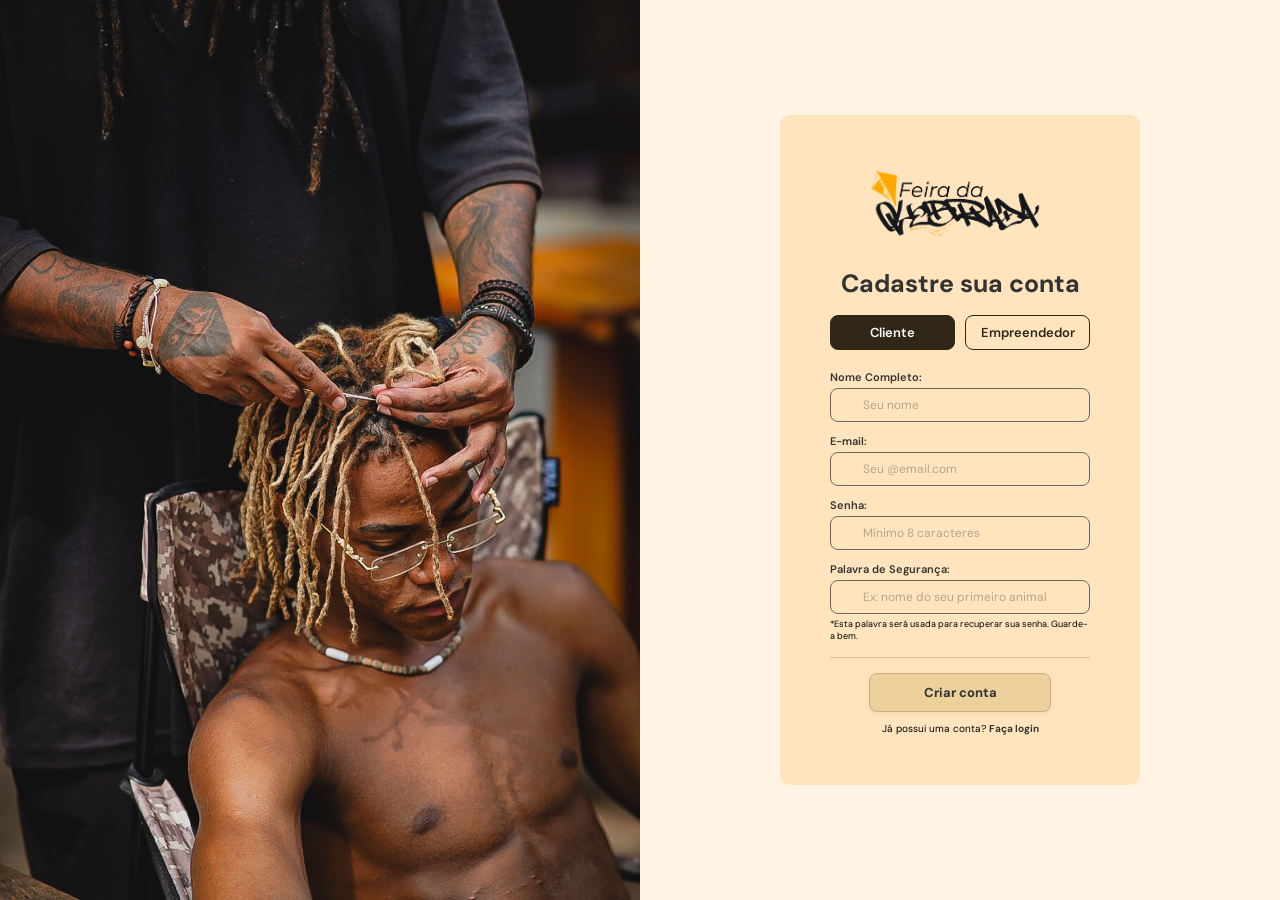
==== pages/cadastro.html @ d20bf91d "Login e Cadastro adicionado" ====
<!DOCTYPE html>
<html lang="pt-br">
<head>
    <meta charset="UTF-8">
    <meta name="viewport" content="width=device-width, initial-scale=1.0">
    <title>Criar Conta | Feira da Quebrada</title>
    
    <link rel="preconnect" href="https://fonts.gstatic.com" crossorigin>
    <link href="https://fonts.googleapis.com/css2?family=DM+Sans:ital,opsz,wght@0,9..40,100..1000;1,9..40,100..1000&display=swap" rel="stylesheet">
    
    <link rel="stylesheet" href="../styles/cadastro.css">
</head>
<body>
    <div class="container">
        <div class="image-container">
            <img id="imagem-cadastro" src="../imagens/dread.jpg" alt="Imagem de cadastro">
        </div>

        <div class="form-wrapper">
            <div class="card">
                <a href="../index.html" class="logo">
                    <img src="../imagens/logo.png" alt="Logo Feira da Quebrada">
                </a>
                <div class="subtitulo">Cadastre sua conta</div>

                <!-- Botões de Seleção -->
                <div class="usuario">
                    <button type="button" class="btn-perfil ativo" id="btn-cliente">Cliente</button>
                    <button type="button" class="btn-perfil" id="btn-empreendedor">Empreendedor</button>
                </div>

                <!-- Formulário Único -->
                <form id="form-cadastro" class="form-unico">
                    <div class="input-group">
                        <label for="name" id="label-nome">Nome Completo:</label>
                        <div class="input-box">
                            <img src="../icones/icone-user.png" alt="" aria-hidden="true">
                            <input type="text" id="name" placeholder="Seu nome" required>
                        </div>
                    </div>

                    <div class="input-group">
                        <label for="email">E-mail:</label>
                        <div class="input-box">
                            <img src="../icones/icone-email.png" alt="" aria-hidden="true">
                            <input type="email" id="email" placeholder="Seu @email.com" required>
                        </div>
                    </div>

                    <div class="input-group">
                        <label for="password">Senha:</label>
                        <div class="input-box">
                            <img src="../icones/icone-lock.png" alt="" aria-hidden="true">
                            <input type="password" id="password" placeholder="Mínimo 8 caracteres" minlength="8" required>
                        </div>
                    </div>

                    <div class="input-group">
                        <label for="palavra-seguranca">Palavra de Segurança:</label>
                        <div class="input-box">
                            <img src="../icones/icone-lock.png" alt="" aria-hidden="true">
                            <input type="password" id="palavra-seguranca" placeholder="Ex: nome do seu primeiro animal" required>
                        </div>
                        <small>*Esta palavra será usada para recuperar sua senha. Guarde-a bem.</small>
                    </div>
                    
                    <hr>

                    <button type="submit" class="btn-submit">Criar conta</button>
                    <p class="login-link">Já possui uma conta? <a href="login.html">Faça login</a></p>
                </form>
            </div>
        </div>
    </div>

    <!-- Script como módulo para permitir o Firebase -->
    <script type="module" src="../scripts/cadastro.js"></script>
</body>
</html>
---- styles/cadastro.css ----
* {
    margin: 0;
    padding: 0;
    box-sizing: border-box;
    font-family: "DM Sans", sans-serif;
}

body {
    background-color: #FFF4E4;
    min-height: 100vh;
}

.container {
    display: flex;
    width: 100%;
    min-height: 100vh;
    overflow: hidden;
}

.image-container {
    width: 50%;
}

.image-container img {
    width: 100%;
    height: 100vh;
    object-fit: cover;
    display: block;
}

.form-wrapper {
    width: 50%;
    display: flex;
    justify-content: center;
    align-items: center;
    background-color: #fff4e4;
}

.card {
    background-color: #FFE4BD;
    width: 360px;
    padding: 50px;
    border-radius: 10px;

    display: flex;
    flex-direction: column;
    align-items: center;
}

.logo {
    text-align: center;
    margin-bottom: 10px;
}

.logo img {
    width: 200px;
}

.subtitulo {
    font-size: 25px;
    font-weight: bold;
    color: #333;
    margin-bottom: 15px;
}

.usuario {
    display: flex;
    width: 100%;
    gap: 10px;
    margin-bottom: 20px;
}

/* ==========================================
 * BOTÕES DE PERFIL (CLIENTE / EMPREENDEDOR)
 * ========================================== */
.btn-perfil {
    flex: 1;
    padding: 8px 0;
    background-color: transparent; /* Sem preenchimento */
    border: 1.5px solid #312719;   /* Apenas a borda */
    border-radius: 8px;
    font-size: 13px;
    font-weight: 600;
    color: #312719;                /* Letra escura no botão não selecionado */
    cursor: pointer;
    transition: all 0.2s ease;
}

.btn-perfil.ativo {
    background-color: #312719;    /* Fundo escuro */
    color: #ffffff;                /* Letras brancas */
    border-color: #312719;
}


form {
    width: 100%;
}

.input-group {
    margin-bottom: 12px;
    display: flex;
    flex-direction: column;
}

.input-group label {
    font-size: 11px;
    color: #333;
    margin-bottom: 4px;
    font-weight: 600;
}

.input-group small {
    font-size: 9px;
    margin-top: 4px;
}

.input-box {
    position: relative;
    display: flex;
    align-items: center;
}

.input-box input {
    width: 100%;
    padding: 8px 10px 8px 32px;
    border: 1px solid #666;
    border-radius: 8px;
    background-color: transparent;
    font-size: 12px;
}

.input-box input::placeholder {
    color: #b3a58e;
}

.input-box img {
    position: absolute;
    left: 10px;
    width: 16px;
}

.input-box input:focus {
    border-color: #000;
}

hr {
    border: none;
    border-top: 1px solid #d4be95;
    margin: 15px 0;
    width: 100%;
}

.btn-submit {
    width: 70%;
    display: block;
    margin: 0 auto;
    padding: 10px;
    background-color: #edd19c;
    border: 1px solid #c8b082;
    border-radius: 8px;
    font-size: 13px;
    font-weight: bold;
    color: #333;
    cursor: pointer;
    box-shadow: 0 2px 4px rgba(0, 0, 0, 0.05);
}

.login-link {
    text-align: center;
    font-size: 10px;
    color: #000;
    margin-top: 10px;
}

.login-link a {
    color: #333;
    font-weight: bold;
    text-decoration: none;
}

.login-link a:hover {
    text-decoration: underline;
}

.form-empreendedor {
    display: none;
}

@media (max-width: 900px) {

    .image-container {
        width: 40%;
    }

    .form-wrapper {
        width: 60%;
    }

}

@media (max-width: 640px) {

    .image-container {
        display: none;
    }

    .form-wrapper {
        width: 100%;
    }

}
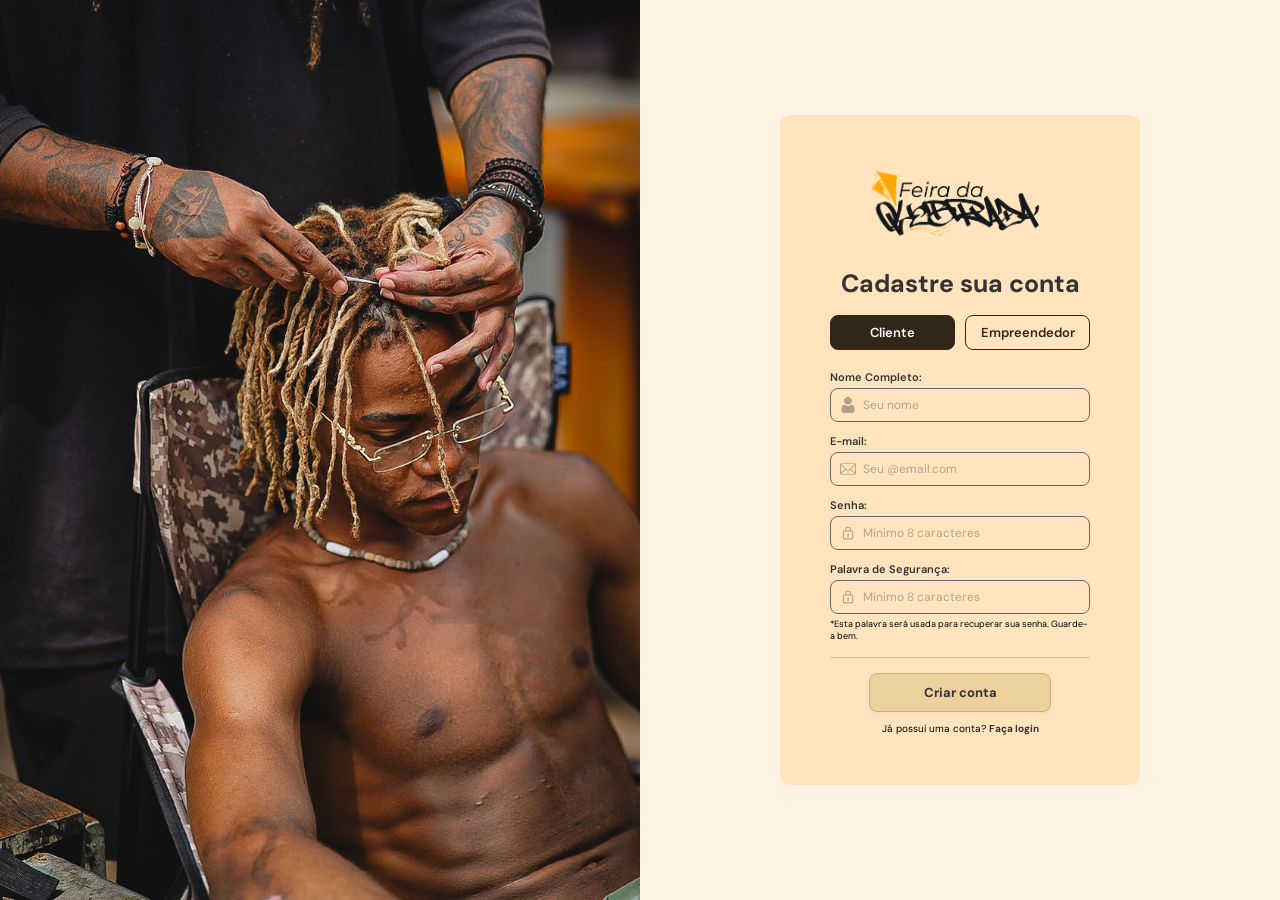
==== commit a156a3ca: "Ajuste na tela de cadastro" ====
--- a/pages/cadastro.html
+++ b/pages/cadastro.html
@@ -3,38 +3,39 @@
 <head>
     <meta charset="UTF-8">
     <meta name="viewport" content="width=device-width, initial-scale=1.0">
-    <title>Criar Conta | Feira da Quebrada</title>
-    
     <link rel="preconnect" href="https://fonts.gstatic.com" crossorigin>
-    <link href="https://fonts.googleapis.com/css2?family=DM+Sans:ital,opsz,wght@0,9..40,100..1000;1,9..40,100..1000&display=swap" rel="stylesheet">
-    
+    <link href="https://fonts.googleapis.com/css2?family=DM+Sans:ital,opsz,wght@0,9..40,100..1000;1,9..40,100..1000&family=Poppins:ital,wght@0,100;0,200;0,300;0,400;0,500;0,600;0,700;0,800;0,900;1,100;1,200;1,300;1,400;1,500;1,600;1,700;1,800;1,900&family=Roboto:ital,wght@0,100..900;1,100..900&display=swap" rel="stylesheet">
     <link rel="stylesheet" href="../styles/cadastro.css">
+    <title>Cadastro Cliente </title>
 </head>
 <body>
     <div class="container">
         <div class="image-container">
-            <img id="imagem-cadastro" src="../imagens/dread.jpg" alt="Imagem de cadastro">
+            <img id="imagem-cadastro" src="../imagens/trancista.png" alt="Imagem de cadastro">
         </div>
 
         <div class="form-wrapper">
             <div class="card">
-                <a href="../index.html" class="logo">
-                    <img src="../imagens/logo.png" alt="Logo Feira da Quebrada">
-                </a>
+                <div class="logo">
+                    <img src="../imagens/logo.png" alt="Logo da Feira de Quebrada">
+                </div>
                 <div class="subtitulo">Cadastre sua conta</div>
 
-                <!-- Botões de Seleção -->
                 <div class="usuario">
-                    <button type="button" class="btn-perfil ativo" id="btn-cliente">Cliente</button>
-                    <button type="button" class="btn-perfil" id="btn-empreendedor">Empreendedor</button>
+                    <button type="button" class="btn-perfil ativo" id="btn-cliente">
+                        Cliente
+                    </button>
+
+                    <button type="button" class="btn-perfil" id="btn-empreendedor">
+                        Empreendedor
+                    </button>
                 </div>
 
-                <!-- Formulário Único -->
-                <form id="form-cadastro" class="form-unico">
+                <form class="form-cliente">
                     <div class="input-group">
-                        <label for="name" id="label-nome">Nome Completo:</label>
+                        <label for="name">Nome Completo:</label>
                         <div class="input-box">
-                            <img src="../icones/icone-user.png" alt="" aria-hidden="true">
+                            <img src="../icones/do-utilizador 1.png">
                             <input type="text" id="name" placeholder="Seu nome" required>
                         </div>
                     </div>
@@ -42,38 +43,89 @@
                     <div class="input-group">
                         <label for="email">E-mail:</label>
                         <div class="input-box">
-                            <img src="../icones/icone-email.png" alt="" aria-hidden="true">
+                            <img src="../icones/e-mail 1.png">
                             <input type="email" id="email" placeholder="Seu @email.com" required>
                         </div>
                     </div>
 
+                   
+
+
                     <div class="input-group">
                         <label for="password">Senha:</label>
                         <div class="input-box">
-                            <img src="../icones/icone-lock.png" alt="" aria-hidden="true">
-                            <input type="password" id="password" placeholder="Mínimo 8 caracteres" minlength="8" required>
+                            <img src="../icones/trancar 5.png">
+                            <input type="password" id="password" placeholder="Mínimo 8 caracteres" required>
                         </div>
                     </div>
 
                     <div class="input-group">
                         <label for="palavra-seguranca">Palavra de Segurança:</label>
+
                         <div class="input-box">
-                            <img src="../icones/icone-lock.png" alt="" aria-hidden="true">
-                            <input type="password" id="palavra-seguranca" placeholder="Ex: nome do seu primeiro animal" required>
+                            <img src="../icones/trancar 5.png">
+                            <input type="password" id="palavra-seguranca" placeholder="Mínimo 8 caracteres" required>
                         </div>
+
                         <small>*Esta palavra será usada para recuperar sua senha. Guarde-a bem.</small>
                     </div>
-                    
                     <hr>
 
-                    <button type="submit" class="btn-submit">Criar conta</button>
-                    <p class="login-link">Já possui uma conta? <a href="login.html">Faça login</a></p>
+                    <button type="submit" class="btn-submit"> Criar conta</button>
+                    <p class="login-link">Já possui uma conta? <a href="#">Faça login</a></p>
+    
+                </form>
+
+                <form class="form-empreendedor">
+                    
+                     <div class="input-group">
+                        <label for="name">Nome do Titular:</label>
+                        <div class="input-box">
+                            <img src="../icones/do-utilizador 1.png">
+                            <input type="text" id="name" placeholder="Seu nome" required>
+                        </div>
+                    </div>
+
+                    <div class="input-group">
+                        <label for="email">E-mail:</label>
+                        <div class="input-box">
+                            <img src="../icones/e-mail 1.png">
+                            <input type="email" id="email" placeholder="Seu @email.com" required>
+                        </div>
+                    </div>
+
+                   
+
+
+                    <div class="input-group">
+                        <label for="password">Senha:</label>
+                        <div class="input-box">
+                            <img src="../icones/trancar 5.png">
+                            <input type="password" id="password" placeholder="Mínimo 8 caracteres" required>
+                        </div>
+                    </div>
+
+                    <div class="input-group">
+                        <label for="palavra-seguranca">Palavra de Segurança:</label>
+
+                        <div class="input-box">
+                            <img src="../icones/trancar 5.png">
+                            <input type="password" id="palavra-seguranca" placeholder="Mínimo 8 caracteres" required>
+                        </div>
+
+                        <small>*Esta palavra será usada para recuperar sua senha. Guarde-a bem.</small>
+                    </div>
+                    <hr>
+
+                    <button type="submit" class="btn-submit"> Criar conta</button>
+                    <p class="login-link">Já possui uma conta? <a href="#">Faça login</a></p>
+    
+
                 </form>
             </div>
         </div>
     </div>
 
-    <!-- Script como módulo para permitir o Firebase -->
-    <script type="module" src="../scripts/cadastro.js"></script>
+    <script src="../scripts/cadastro.js"></script>
 </body>
 </html>
--- a/styles/cadastro.css
+++ b/styles/cadastro.css
@@ -1,15 +1,14 @@
-* {
+*{
     margin: 0;
     padding: 0;
     box-sizing: border-box;
     font-family: "DM Sans", sans-serif;
 }
 
-body {
+body{
     background-color: #FFF4E4;
     min-height: 100vh;
 }
-
 .container {
     display: flex;
     width: 100%;
@@ -46,7 +45,6 @@
     flex-direction: column;
     align-items: center;
 }
-
 .logo {
     text-align: center;
     margin-bottom: 10px;
@@ -56,7 +54,7 @@
     width: 200px;
 }
 
-.subtitulo {
+.subtitulo{
     font-size: 25px;
     font-weight: bold;
     color: #333;
@@ -70,9 +68,6 @@
     margin-bottom: 20px;
 }
 
-/* ==========================================
- * BOTÕES DE PERFIL (CLIENTE / EMPREENDEDOR)
- * ========================================== */
 .btn-perfil {
     flex: 1;
     padding: 8px 0;
@@ -92,29 +87,26 @@
     border-color: #312719;
 }
 
-
-form {
+form{
     width: 100%;
 }
 
-.input-group {
+.input-group{
     margin-bottom: 12px;
     display: flex;
     flex-direction: column;
 }
 
-.input-group label {
+.input-group label{
     font-size: 11px;
     color: #333;
     margin-bottom: 4px;
     font-weight: 600;
 }
-
 .input-group small {
     font-size: 9px;
     margin-top: 4px;
 }
-
 .input-box {
     position: relative;
     display: flex;
@@ -129,29 +121,26 @@
     background-color: transparent;
     font-size: 12px;
 }
-
-.input-box input::placeholder {
+.input-box input::placeholder{
     color: #b3a58e;
 }
-
 .input-box img {
     position: absolute;
     left: 10px;
     width: 16px;
 }
-
-.input-box input:focus {
+.input-box input:focus{
     border-color: #000;
 }
 
-hr {
+hr{
     border: none;
     border-top: 1px solid #d4be95;
     margin: 15px 0;
     width: 100%;
 }
 
-.btn-submit {
+.btn-submit{
     width: 70%;
     display: block;
     margin: 0 auto;
@@ -166,27 +155,23 @@
     box-shadow: 0 2px 4px rgba(0, 0, 0, 0.05);
 }
 
-.login-link {
+.login-link{
     text-align: center;
     font-size: 10px;
     color: #000;
     margin-top: 10px;
 }
-
 .login-link a {
     color: #333;
     font-weight: bold;
     text-decoration: none;
 }
-
-.login-link a:hover {
+.login-link a:hover{
     text-decoration: underline;
 }
-
-.form-empreendedor {
+.form-empreendedor{
     display: none;
 }
-
 @media (max-width: 900px) {
 
     .image-container {
@@ -198,7 +183,6 @@
     }
 
 }
-
 @media (max-width: 640px) {
 
     .image-container {
